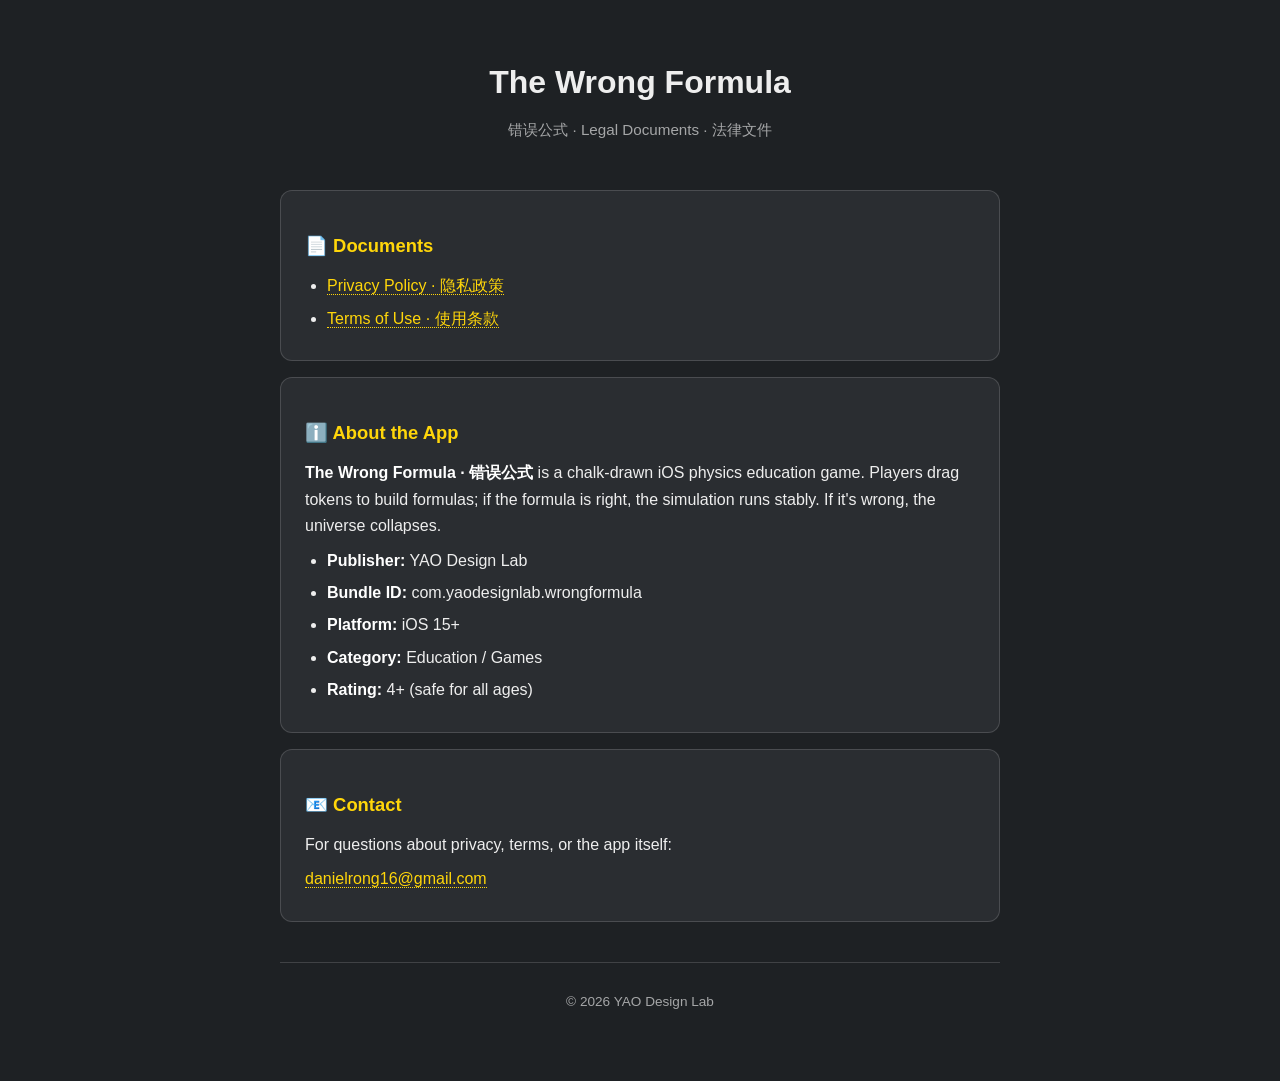
==== index.html @ d0c0a61b "Initial legal site: privacy + terms bilingual" ====
<!DOCTYPE html>
<html lang="en">
<head>
<meta charset="UTF-8">
<meta name="viewport" content="width=device-width, initial-scale=1.0">
<title>The Wrong Formula · Legal</title>
<link rel="stylesheet" href="style.css">
</head>
<body>
<main>
<header>
<h1>The Wrong Formula</h1>
<p class="subtitle">错误公式 · Legal Documents · 法律文件</p>
</header>

<section class="card">
<h2>📄 Documents</h2>
<ul>
<li><a href="privacy.html">Privacy Policy · 隐私政策</a></li>
<li><a href="terms.html">Terms of Use · 使用条款</a></li>
</ul>
</section>

<section class="card">
<h2>ℹ️ About the App</h2>
<p><strong>The Wrong Formula · 错误公式</strong> is a chalk-drawn iOS physics education game. Players drag tokens to build formulas; if the formula is right, the simulation runs stably. If it's wrong, the universe collapses.</p>
<ul>
<li><strong>Publisher:</strong> YAO Design Lab</li>
<li><strong>Bundle ID:</strong> com.yaodesignlab.wrongformula</li>
<li><strong>Platform:</strong> iOS 15+</li>
<li><strong>Category:</strong> Education / Games</li>
<li><strong>Rating:</strong> 4+ (safe for all ages)</li>
</ul>
</section>

<section class="card">
<h2>📧 Contact</h2>
<p>For questions about privacy, terms, or the app itself:</p>
<p><a href="mailto:danielrong16@gmail.com">danielrong16@gmail.com</a></p>
</section>

<footer>
<p>© 2026 YAO Design Lab</p>
</footer>
</main>
</body>
</html>
---- style.css ----
:root {
  --bg: #1e2124;
  --card: #2a2d31;
  --text: #eeeeee;
  --dim: rgba(255,255,255,0.6);
  --accent: #ffd60a;
  --border: rgba(255,255,255,0.15);
}

* {
  margin: 0;
  padding: 0;
  box-sizing: border-box;
}

html {
  -webkit-text-size-adjust: 100%;
}

body {
  background: var(--bg);
  color: var(--text);
  font-family: -apple-system, BlinkMacSystemFont, "PingFang SC", "Helvetica Neue", Arial, sans-serif;
  line-height: 1.65;
  padding: 24px 16px 60px;
  min-height: 100vh;
}

main {
  max-width: 720px;
  margin: 0 auto;
}

header {
  text-align: center;
  padding: 32px 0 24px;
}

h1 {
  font-size: 2rem;
  margin-bottom: 4px;
}

.subtitle {
  color: var(--dim);
  font-size: 0.95rem;
}

h2 {
  font-size: 1.15rem;
  margin: 20px 0 12px;
  color: var(--accent);
}

h3 {
  font-size: 1rem;
  margin: 18px 0 8px;
  color: var(--text);
}

.card {
  background: var(--card);
  border: 1px solid var(--border);
  border-radius: 12px;
  padding: 20px 24px;
  margin: 16px 0;
}

ul, ol {
  padding-left: 22px;
  margin: 8px 0;
}

li {
  margin: 6px 0;
}

a {
  color: var(--accent);
  text-decoration: none;
  border-bottom: 1px dotted var(--accent);
}

a:hover {
  border-bottom-style: solid;
}

p {
  margin: 8px 0;
}

strong {
  color: #fff;
}

hr {
  border: none;
  border-top: 1px dashed var(--border);
  margin: 24px 0;
}

footer {
  text-align: center;
  color: var(--dim);
  font-size: 0.85rem;
  margin-top: 40px;
  padding-top: 20px;
  border-top: 1px solid var(--border);
}

.doc-body {
  line-height: 1.75;
}

.doc-body p {
  margin: 10px 0;
}

.doc-body .lang-divider {
  text-align: center;
  color: var(--dim);
  padding: 24px 0;
  font-size: 0.9rem;
  letter-spacing: 0.2em;
}

.meta {
  color: var(--dim);
  font-size: 0.9rem;
  margin-bottom: 16px;
}

.back {
  display: inline-block;
  margin-bottom: 20px;
  color: var(--dim);
  border-bottom: 1px dotted var(--dim);
}

.back:hover {
  color: var(--accent);
  border-bottom-color: var(--accent);
}

code {
  background: rgba(255,255,255,0.08);
  padding: 2px 6px;
  border-radius: 4px;
  font-family: "SF Mono", Menlo, Consolas, monospace;
  font-size: 0.85em;
}
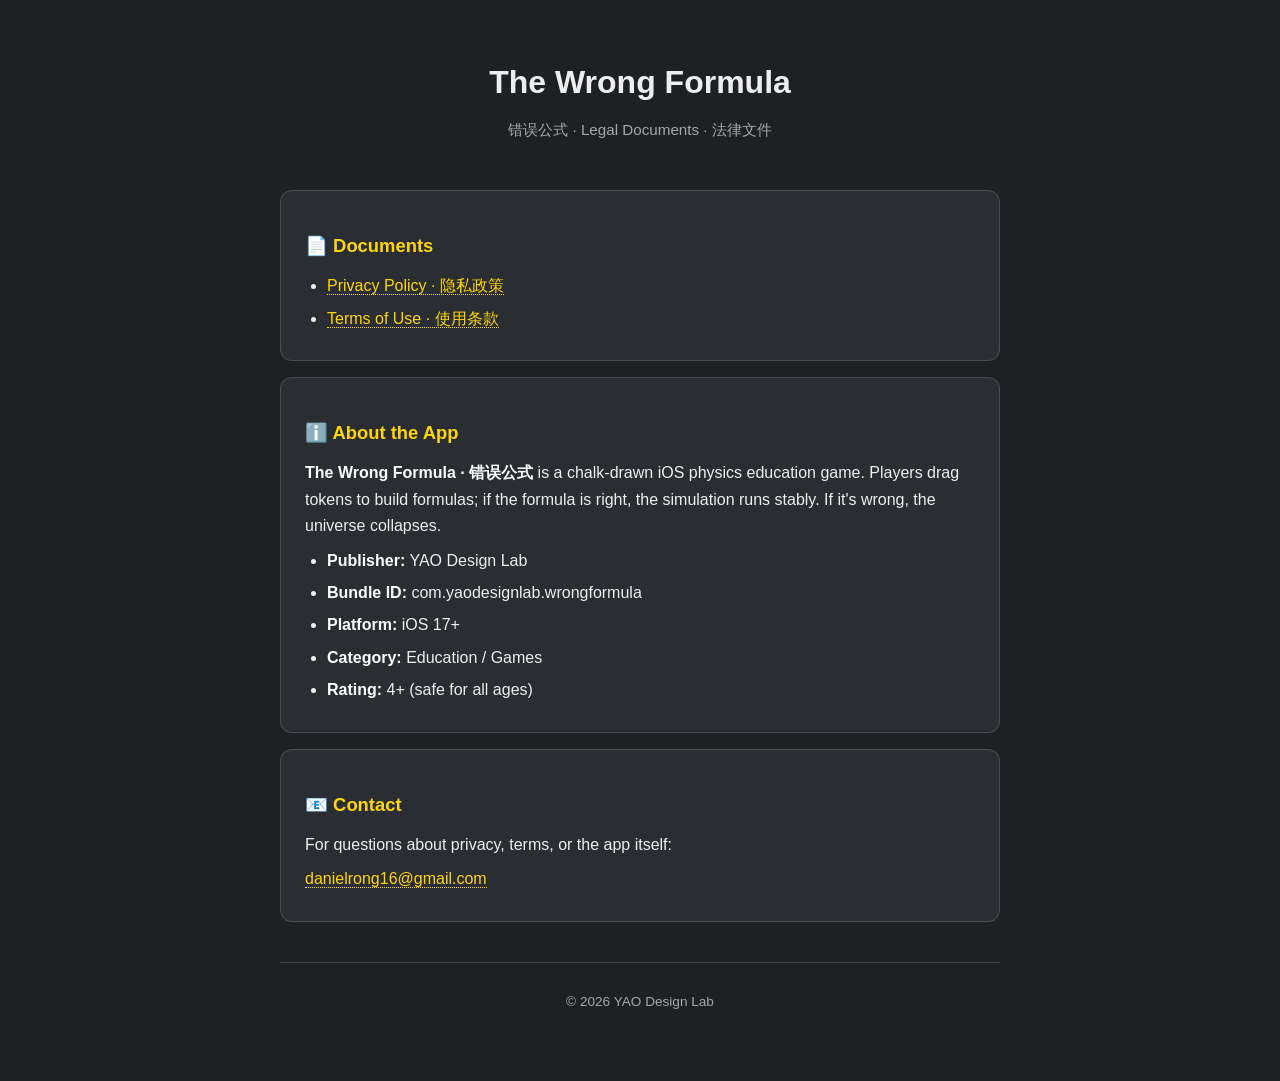
==== commit 36432b3a: "Bump platform: iOS 15+ → iOS 17+ Deployment target moved to iOS 17 to match SwiftUI onChange(of:init" ====
--- a/index.html
+++ b/index.html
@@ -27,7 +27,7 @@
 <ul>
 <li><strong>Publisher:</strong> YAO Design Lab</li>
 <li><strong>Bundle ID:</strong> com.yaodesignlab.wrongformula</li>
-<li><strong>Platform:</strong> iOS 15+</li>
+<li><strong>Platform:</strong> iOS 17+</li>
 <li><strong>Category:</strong> Education / Games</li>
 <li><strong>Rating:</strong> 4+ (safe for all ages)</li>
 </ul>
